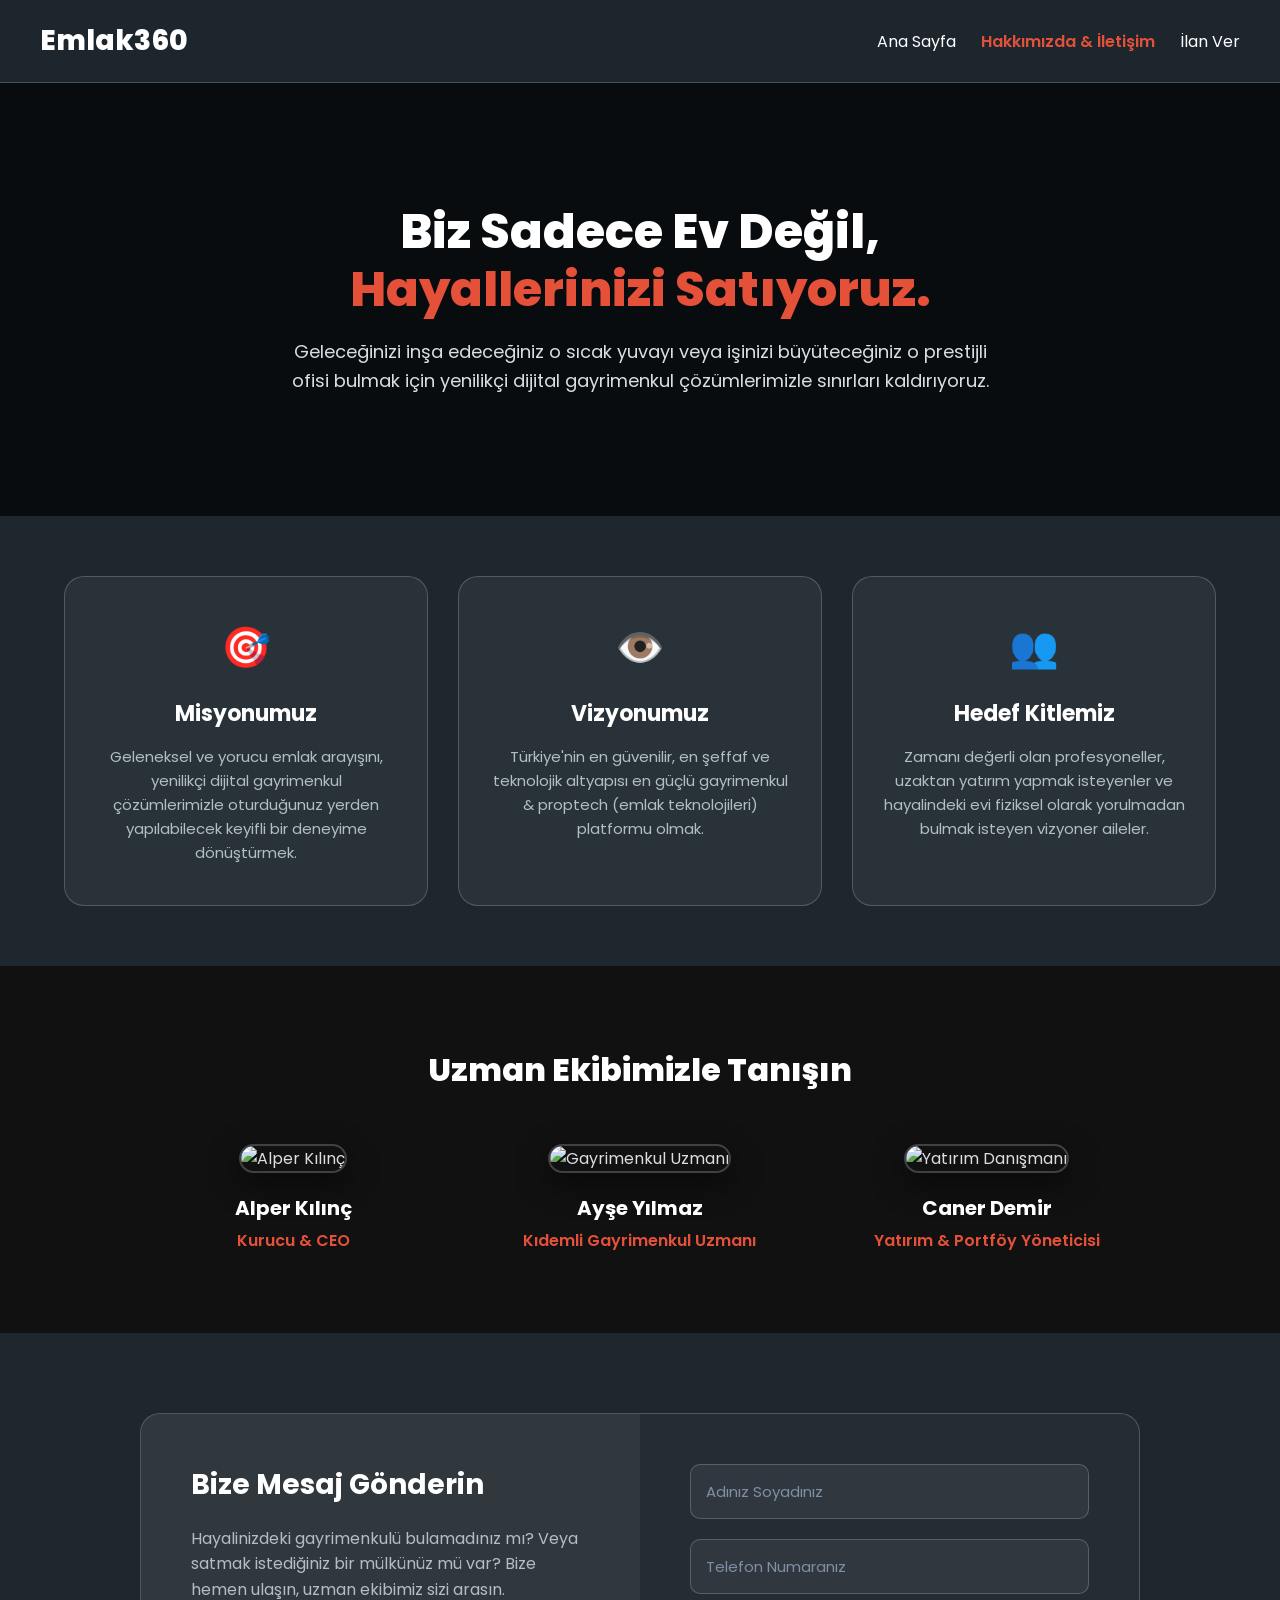
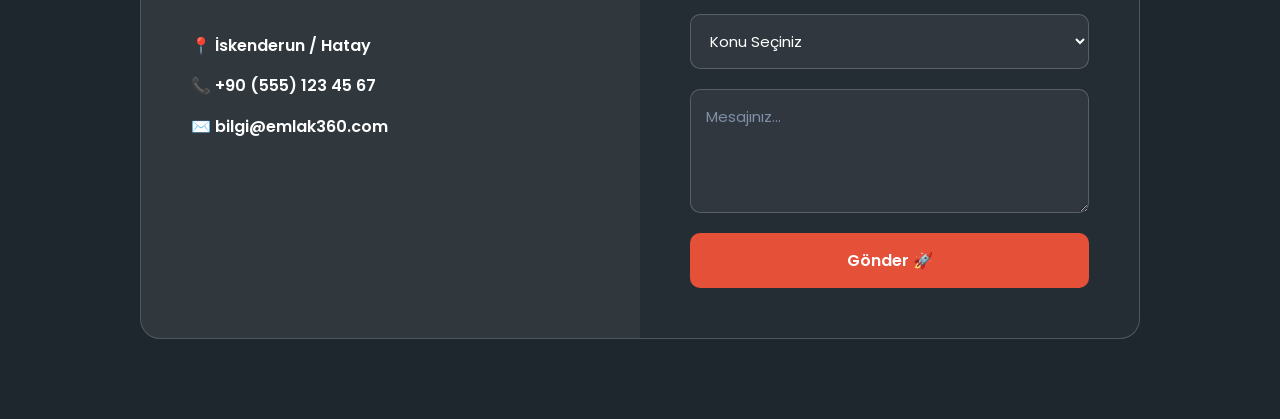
==== pages/about.html @ 02cc6d69 "Add files via upload" ====
<!DOCTYPE html>
<html lang="tr">
<head>
    <meta charset="UTF-8">
    <meta name="viewport" content="width=device-width, initial-scale=1.0">
    <title>Emlak360 | Kurumsal & İletişim</title>
    <link rel="stylesheet" href="../css/global.css">
    <link rel="stylesheet" href="../css/about.css">
</head>
<body>

    <!-- ÜST MENÜ -->
    <nav class="about-nav">
        <h1>Emlak360</h1>
        <ul>
            <li><a href="../index.html">Ana Sayfa</a></li>
            <li><a href="#" class="active">Hakkımızda & İletişim</a></li>
            <li><a href="seller-panel.html" class="highlight-btn">İlan Ver</a></li>
        </ul>
    </nav>

    <!-- KAHRAMAN (HERO) ALANI -->
    <header class="hero-section">
        <div class="hero-content">
            <h2 class="hero-title">Biz Sadece Ev Değil,<br><span>Hayallerinizi Satıyoruz.</span></h2>
            <p class="hero-subtitle">Geleceğinizi inşa edeceğiniz o sıcak yuvayı veya işinizi büyüteceğiniz o prestijli ofisi bulmak için yenilikçi dijital gayrimenkul çözümlerimizle sınırları kaldırıyoruz.</p>
        </div>
    </header>

    <!-- MİSYON, VİZYON VE HEDEF KİTLE -->
    <section class="corporate-info">
        <div class="info-card">
            <div class="icon">🎯</div>
            <h3>Misyonumuz</h3>
            <!-- GÜNCELLENDİ -->
            <p>Geleneksel ve yorucu emlak arayışını, yenilikçi dijital gayrimenkul çözümlerimizle oturduğunuz yerden yapılabilecek keyifli bir deneyime dönüştürmek.</p>
        </div>
        <div class="info-card">
            <div class="icon">👁️</div>
            <h3>Vizyonumuz</h3>
            <p>Türkiye'nin en güvenilir, en şeffaf ve teknolojik altyapısı en güçlü gayrimenkul & proptech (emlak teknolojileri) platformu olmak.</p>
        </div>
        <div class="info-card">
            <div class="icon">👥</div>
            <h3>Hedef Kitlemiz</h3>
            <p>Zamanı değerli olan profesyoneller, uzaktan yatırım yapmak isteyenler ve hayalindeki evi fiziksel olarak yorulmadan bulmak isteyen vizyoner aileler.</p>
        </div>
    </section>

    <!-- EKİBİMİZ -->
    <section class="team-section">
        <h2 class="section-title">Uzman Ekibimizle Tanışın</h2>
        <div class="team-grid">
            <div class="team-member">
                <img src="https://images.unsplash.com/photo-1560250097-0b93528c311a?w=400" alt="Alper Kılınç" loading="lazy">
                <h4>Alper Kılınç</h4>
                <p>Kurucu & CEO</p>
            </div>
            <div class="team-member">
                <img src="https://images.unsplash.com/photo-1573496359142-b8d87734a5a2?w=400" alt="Gayrimenkul Uzmanı" loading="lazy">
                <h4>Ayşe Yılmaz</h4>
                <p>Kıdemli Gayrimenkul Uzmanı</p>
            </div>
            <div class="team-member">
                <img src="https://images.unsplash.com/photo-1519085360753-af0119f7cbe7?w=400" alt="Yatırım Danışmanı" loading="lazy">
                <h4>Caner Demir</h4>
                <p>Yatırım & Portföy Yöneticisi</p>
            </div>
        </div>
    </section>

    <!-- İLETİŞİM FORMU (Bize Mesaj Gönderin) -->
    <section class="contact-section">
        <div class="contact-container">
            <div class="contact-info">
                <h2>Bize Mesaj Gönderin</h2>
                <p>Hayalinizdeki gayrimenkulü bulamadınız mı? Veya satmak istediğiniz bir mülkünüz mü var? Bize hemen ulaşın, uzman ekibimiz sizi arasın.</p>
                <div class="contact-details">
                    <p>📍 İskenderun / Hatay</p>
                    <p>📞 +90 (555) 123 45 67</p>
                    <p>✉️ bilgi@emlak360.com</p>
                </div>
            </div>
            <div class="contact-form">
                <input type="text" placeholder="Adınız Soyadınız" required>
                <input type="tel" placeholder="Telefon Numaranız" required>
                <select>
                    <option>Konu Seçiniz</option>
                    <option>Ev Almak İstiyorum</option>
                    <option>Ev Satmak İstiyorum</option>
                    <!-- GÜNCELLENDİ -->
                    <option>Profesyonel Fotoğraf Çekim Hizmeti</option>
                </select>
                <textarea rows="4" placeholder="Mesajınız..." required></textarea>
                <button type="button" class="btn-submit" onclick="alert('Mesajınız başarıyla iletildi! Uzmanlarımız en kısa sürede size dönecektir.')">Gönder 🚀</button>
            </div>
        </div>
    </section>

</body>
</html>
---- css/global.css ----
/* css/global.css */
@import url('https://fonts.googleapis.com/css2?family=Poppins:wght@300;400;600;800&display=swap');

/* TASARIM SİSTEMİ DEĞİŞKENLERİ (Renk Kontrastı ve Erişilebilirlik) */
:root {
    --primary-color: #e55039; /* Vurgu rengi - Kırmızımsı turuncu */
    --primary-hover: #eb2f06;
    --bg-dark: #1e272e;
    --bg-light: #f5f6fa;
    --text-main: #2f3640;
    --text-light: #dcdde1;
    --glass-bg: rgba(255, 255, 255, 0.1);
    --glass-border: rgba(255, 255, 255, 0.2);
    --font-main: 'Poppins', sans-serif;
}

/* RESET VE ERİŞİLEBİLİRLİK (A11y) */
* {
    margin: 0;
    padding: 0;
    box-sizing: border-box;
    font-family: var(--font-main);
}

body {
    background-color: var(--bg-dark);
    color: var(--text-light);
    overflow-x: hidden;
}

/* ÖZEL SAĞ TIK MENÜSÜ TASARIMI */
.custom-context-menu {
    position: absolute;
    background: rgba(30, 39, 46, 0.95);
    backdrop-filter: blur(10px);
    border: 1px solid var(--glass-border);
    border-radius: 12px;
    width: 220px;
    box-shadow: 0 10px 30px rgba(0,0,0,0.5);
    display: none;
    z-index: 10000;
    overflow: hidden;
}

.custom-context-menu ul {
    list-style: none;
    padding: 10px 0;
}

.custom-context-menu ul li {
    padding: 12px 20px;
    font-size: 14px;
    font-weight: 400;
    cursor: pointer;
    transition: 0.2s ease;
    color: var(--text-light);
    display: flex;
    align-items: center;
    gap: 10px;
}

.custom-context-menu ul li:hover {
    background: var(--primary-color);
    color: #fff;
    padding-left: 25px; /* Hover animasyonu */
}

.custom-context-menu ul li.close-menu {
    border-top: 1px solid rgba(255,255,255,0.1);
    margin-top: 5px;
    color: #ff7675;
}
.custom-context-menu ul li.close-menu:hover {
    background: #d63031;
    color: white;
}
/* EMLAK360 - MENÜ DÜZENLEME VE TAŞMA KORUMASI */
.top-nav ul {
    display: flex;
    align-items: center;
    gap: 15px;
    flex-wrap: nowrap; 
}

.heatmap-btn {
    color: #fbc531 !important;
    font-weight: bold;
    border: 1px solid #fbc531;
    padding: 8px 15px;
    border-radius: 8px;
    white-space: nowrap; 
}

.login-btn {
    white-space: nowrap; 
}
---- css/about.css ----
/* css/about.css */
body { background-color: var(--bg-dark); color: var(--text-light); overflow-y: auto; }

/* Menü Ayarı */
.about-nav { background: rgba(30, 39, 46, 0.9); padding: 20px 40px; display: flex; justify-content: space-between; align-items: center; border-bottom: 1px solid var(--glass-border); position: sticky; top: 0; z-index: 100; }
.about-nav h1 { color: #fff; font-weight: 800; font-size: 28px; }
.about-nav ul { list-style: none; display: flex; gap: 25px; align-items: center; }
.about-nav ul li a { color: #fff; text-decoration: none; font-weight: 400; transition: 0.3s; }
.about-nav ul li a.active { color: var(--primary-color); font-weight: 600; }

/* Hero Section (Hayalleri Satan Alan) */
.hero-section { background: linear-gradient(rgba(0,0,0,0.7), rgba(0,0,0,0.7)), url('https://images.unsplash.com/photo-1600596542815-ffad4c1539a9?q=80&w=2000&auto=format&fit=crop') center/cover; padding: 120px 20px; text-align: center; }
.hero-title { font-size: 48px; font-weight: 800; color: white; margin-bottom: 20px; line-height: 1.2; }
.hero-title span { color: var(--primary-color); }
.hero-subtitle { max-width: 700px; margin: 0 auto; font-size: 18px; color: #dcdde1; line-height: 1.6; }

/* Misyon, Vizyon, Hedef Kitle (Grid Yapısı) */
.corporate-info { display: grid; grid-template-columns: repeat(auto-fit, minmax(300px, 1fr)); gap: 30px; padding: 60px 5%; background: var(--bg-dark); }
.info-card { background: rgba(255,255,255,0.05); padding: 40px 30px; border-radius: 20px; text-align: center; border: 1px solid var(--glass-border); transition: 0.3s; }
.info-card:hover { transform: translateY(-10px); background: rgba(255,255,255,0.1); }
.info-card .icon { font-size: 40px; margin-bottom: 20px; }
.info-card h3 { color: white; margin-bottom: 15px; font-size: 22px; }
.info-card p { color: #b2bec3; font-size: 15px; line-height: 1.6; }

/* Ekip Bölümü */
.team-section { padding: 80px 5%; background: #111; text-align: center; }
.section-title { font-size: 32px; color: white; margin-bottom: 50px; font-weight: 800; }
.team-grid { display: grid; grid-template-columns: repeat(auto-fit, minmax(250px, 1fr)); gap: 40px; max-width: 1000px; margin: 0 auto; }
.team-member img { width: 100%; height: 300px; object-fit: cover; border-radius: 20px; margin-bottom: 20px; box-shadow: 0 10px 30px rgba(0,0,0,0.5); border: 2px solid var(--glass-border); transition: 0.3s;}
.team-member:hover img { border-color: var(--primary-color); transform: scale(1.05); }
.team-member h4 { color: white; font-size: 20px; margin-bottom: 5px; }
.team-member p { color: var(--primary-color); font-weight: 600; }

/* İletişim Formu */
.contact-section { padding: 80px 5%; background: var(--bg-dark); }
.contact-container { display: flex; max-width: 1000px; margin: 0 auto; background: rgba(255,255,255,0.03); border-radius: 20px; overflow: hidden; border: 1px solid var(--glass-border); }
.contact-info { flex: 1; padding: 50px; background: rgba(255,255,255,0.05); }
.contact-info h2 { color: white; font-size: 28px; margin-bottom: 20px; }
.contact-info p { color: #b2bec3; line-height: 1.6; margin-bottom: 30px; }
.contact-details p { color: white; font-weight: 600; margin-bottom: 15px; display: flex; align-items: center; gap: 10px; }

.contact-form { flex: 1; padding: 50px; display: flex; flex-direction: column; gap: 20px; }
.contact-form input, .contact-form select, .contact-form textarea { padding: 15px; background: rgba(255,255,255,0.05); border: 1px solid var(--glass-border); border-radius: 10px; color: white; font-size: 15px; outline: none; transition: 0.3s; }
.contact-form input::placeholder, .contact-form textarea::placeholder { color: #7f8fa6; }
.contact-form input:focus, .contact-form select:focus, .contact-form textarea:focus { border-color: var(--primary-color); }
.contact-form option { background: var(--bg-dark); color: white; }
.btn-submit { background: var(--primary-color); color: white; border: none; padding: 15px; border-radius: 10px; font-weight: 600; font-size: 16px; cursor: pointer; transition: 0.3s; }
.btn-submit:hover { background: var(--primary-hover); }

@media (max-width: 768px) {
    .contact-container { flex-direction: column; }
    .hero-title { font-size: 32px; }
}
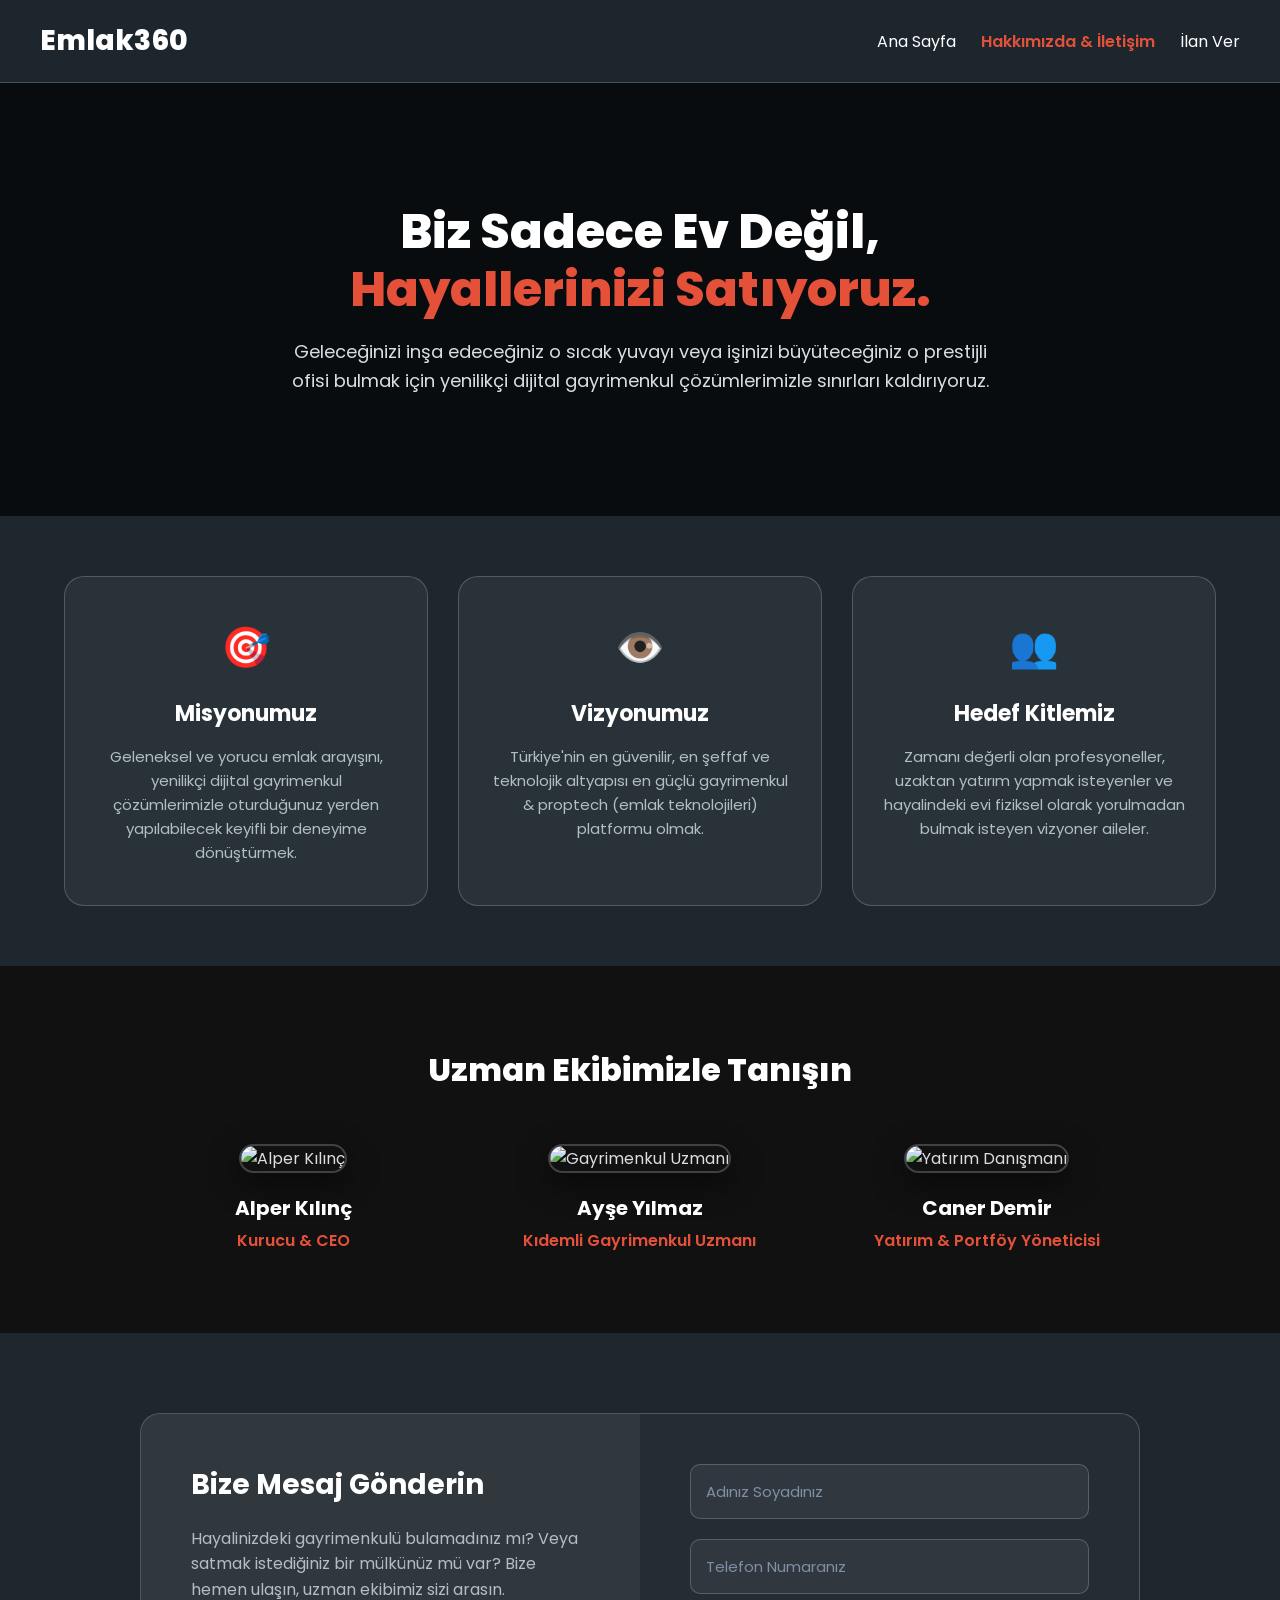
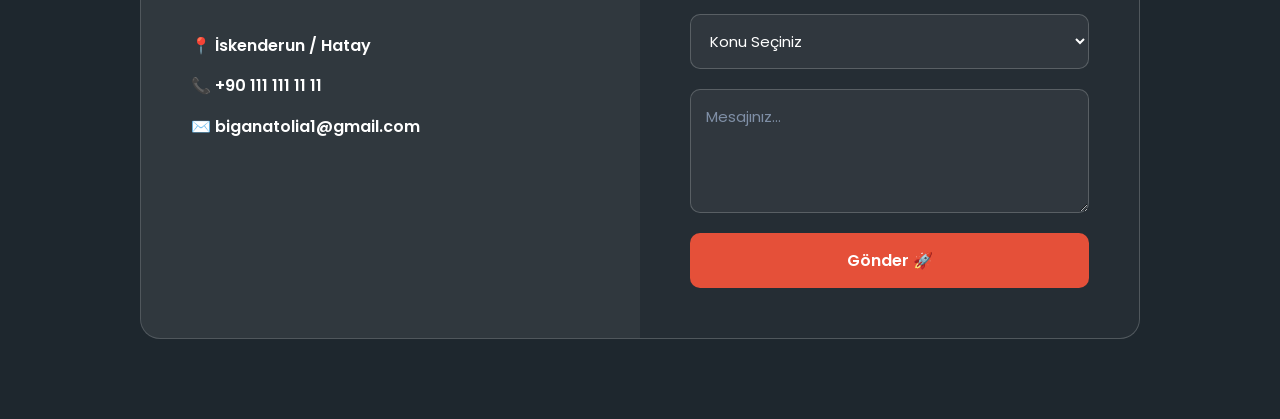
==== commit 7edec2b1: "Fix HTML encoding issues in about.html" ====
--- a/pages/about.html
+++ b/pages/about.html
@@ -77,8 +77,8 @@
                 <p>Hayalinizdeki gayrimenkulü bulamadınız mı? Veya satmak istediğiniz bir mülkünüz mü var? Bize hemen ulaşın, uzman ekibimiz sizi arasın.</p>
                 <div class="contact-details">
                     <p>📍 İskenderun / Hatay</p>
-                    <p>📞 +90 (555) 123 45 67</p>
-                    <p>✉️ bilgi@emlak360.com</p>
+                    <p>📞 +90 111 111 11 11</p>
+                    <p>✉️ biganatolia1@gmail.com</p>
                 </div>
             </div>
             <div class="contact-form">
@@ -98,4 +98,4 @@
     </section>
 
 </body>
-</html>+</html>
